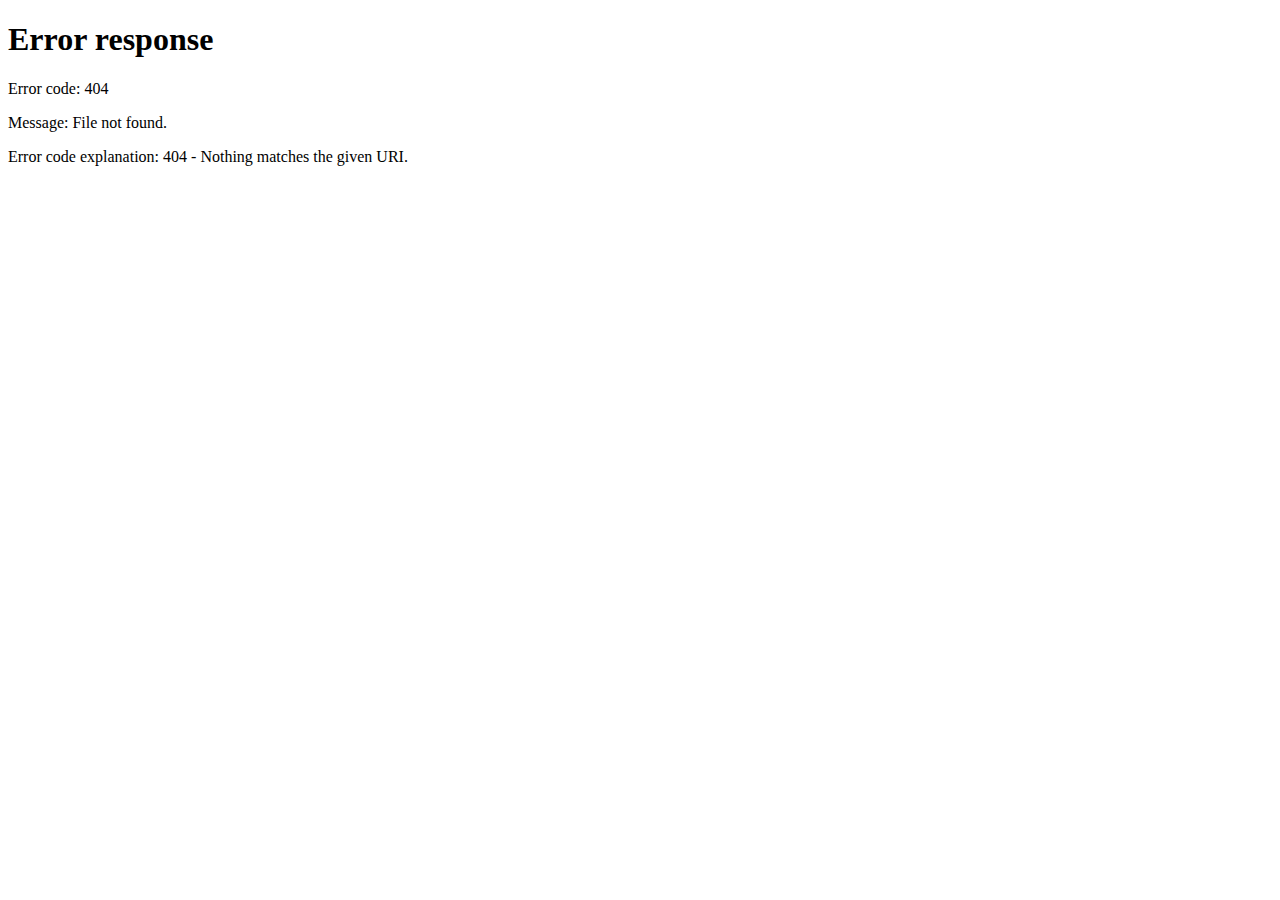
==== index.html @ e7ccaad5 "Create index.html" ====
<!DOCTYPE html>
<html>
<head>
    <meta http-equiv="refresh" content="0; url=/bbc.com-821/news/articles/az0n3e2dsz8o" />
</head>
<body>
    <p>Redirecting to <a href="/bbc.com-821/news/articles/az0n3e2dsz8o">/bbc.com-821/news/articles/az0n3e2dsz8o</a>...</p>
</body>
</html>
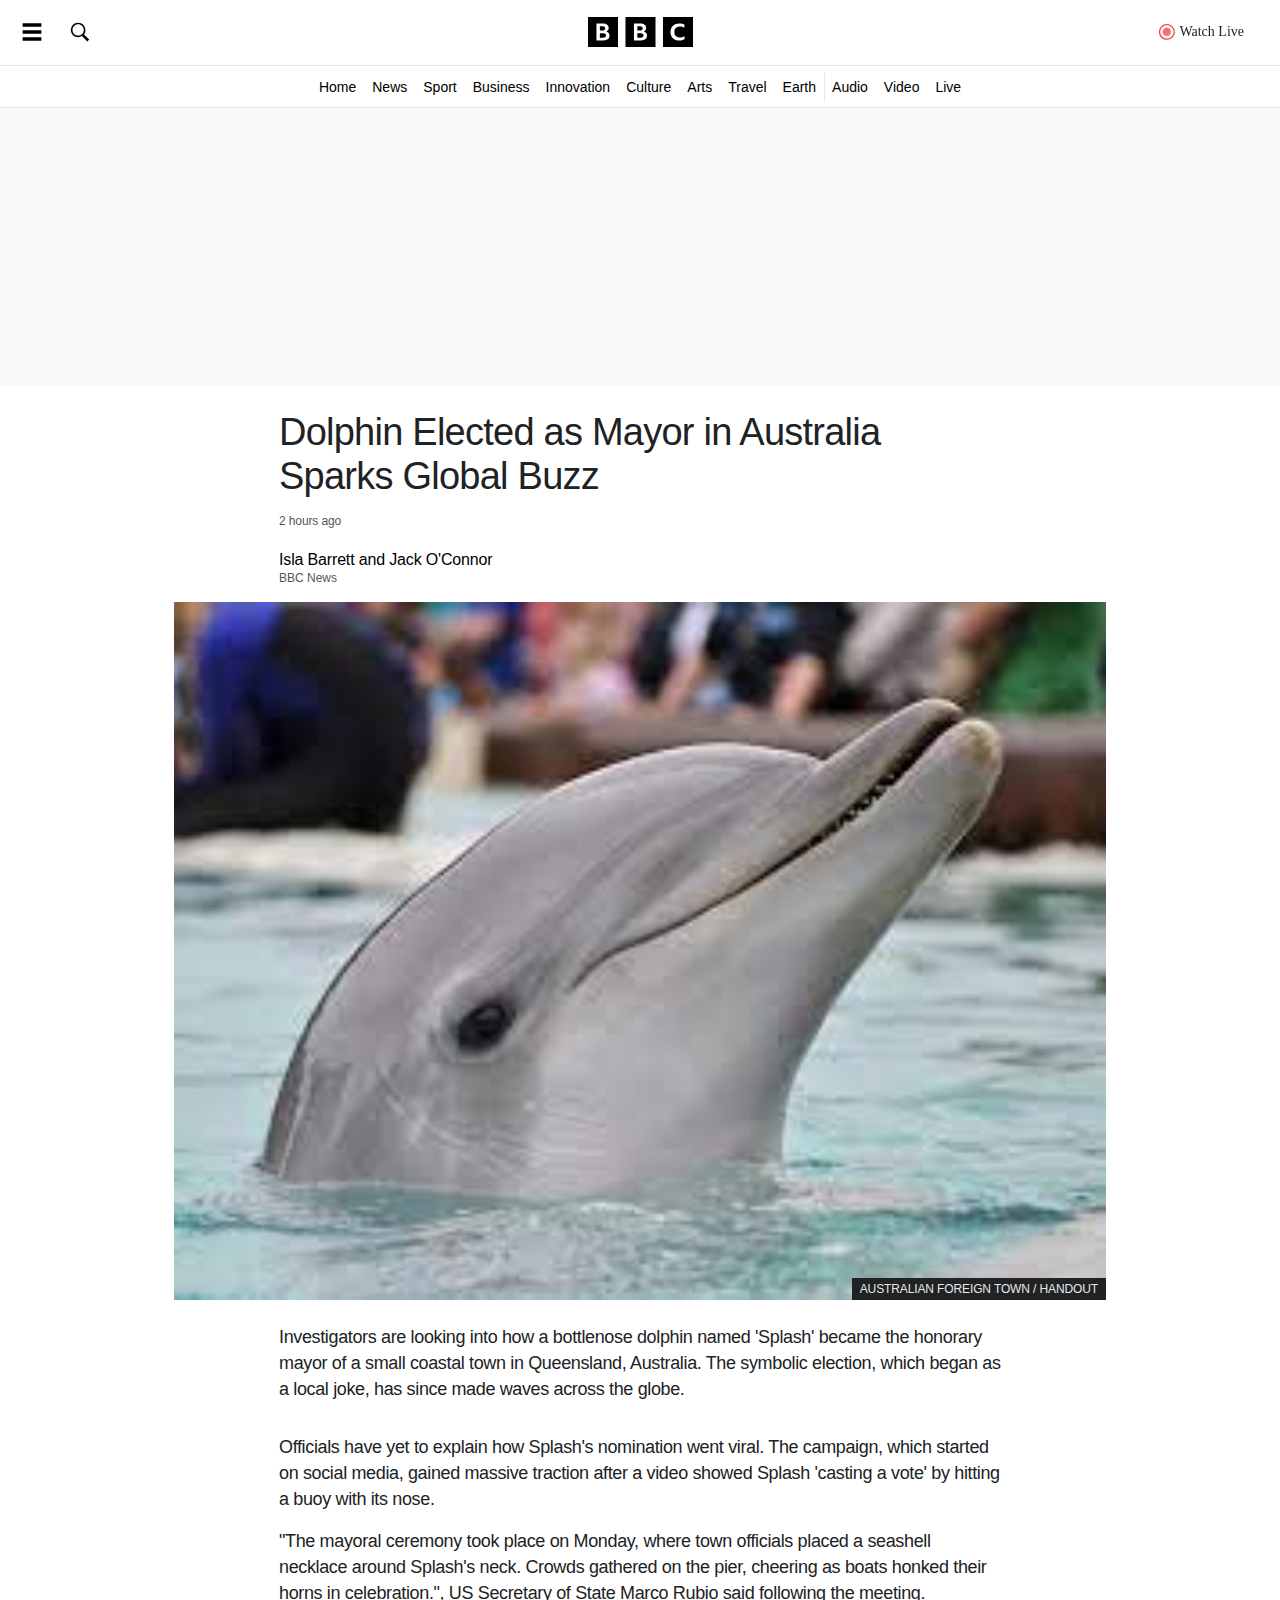
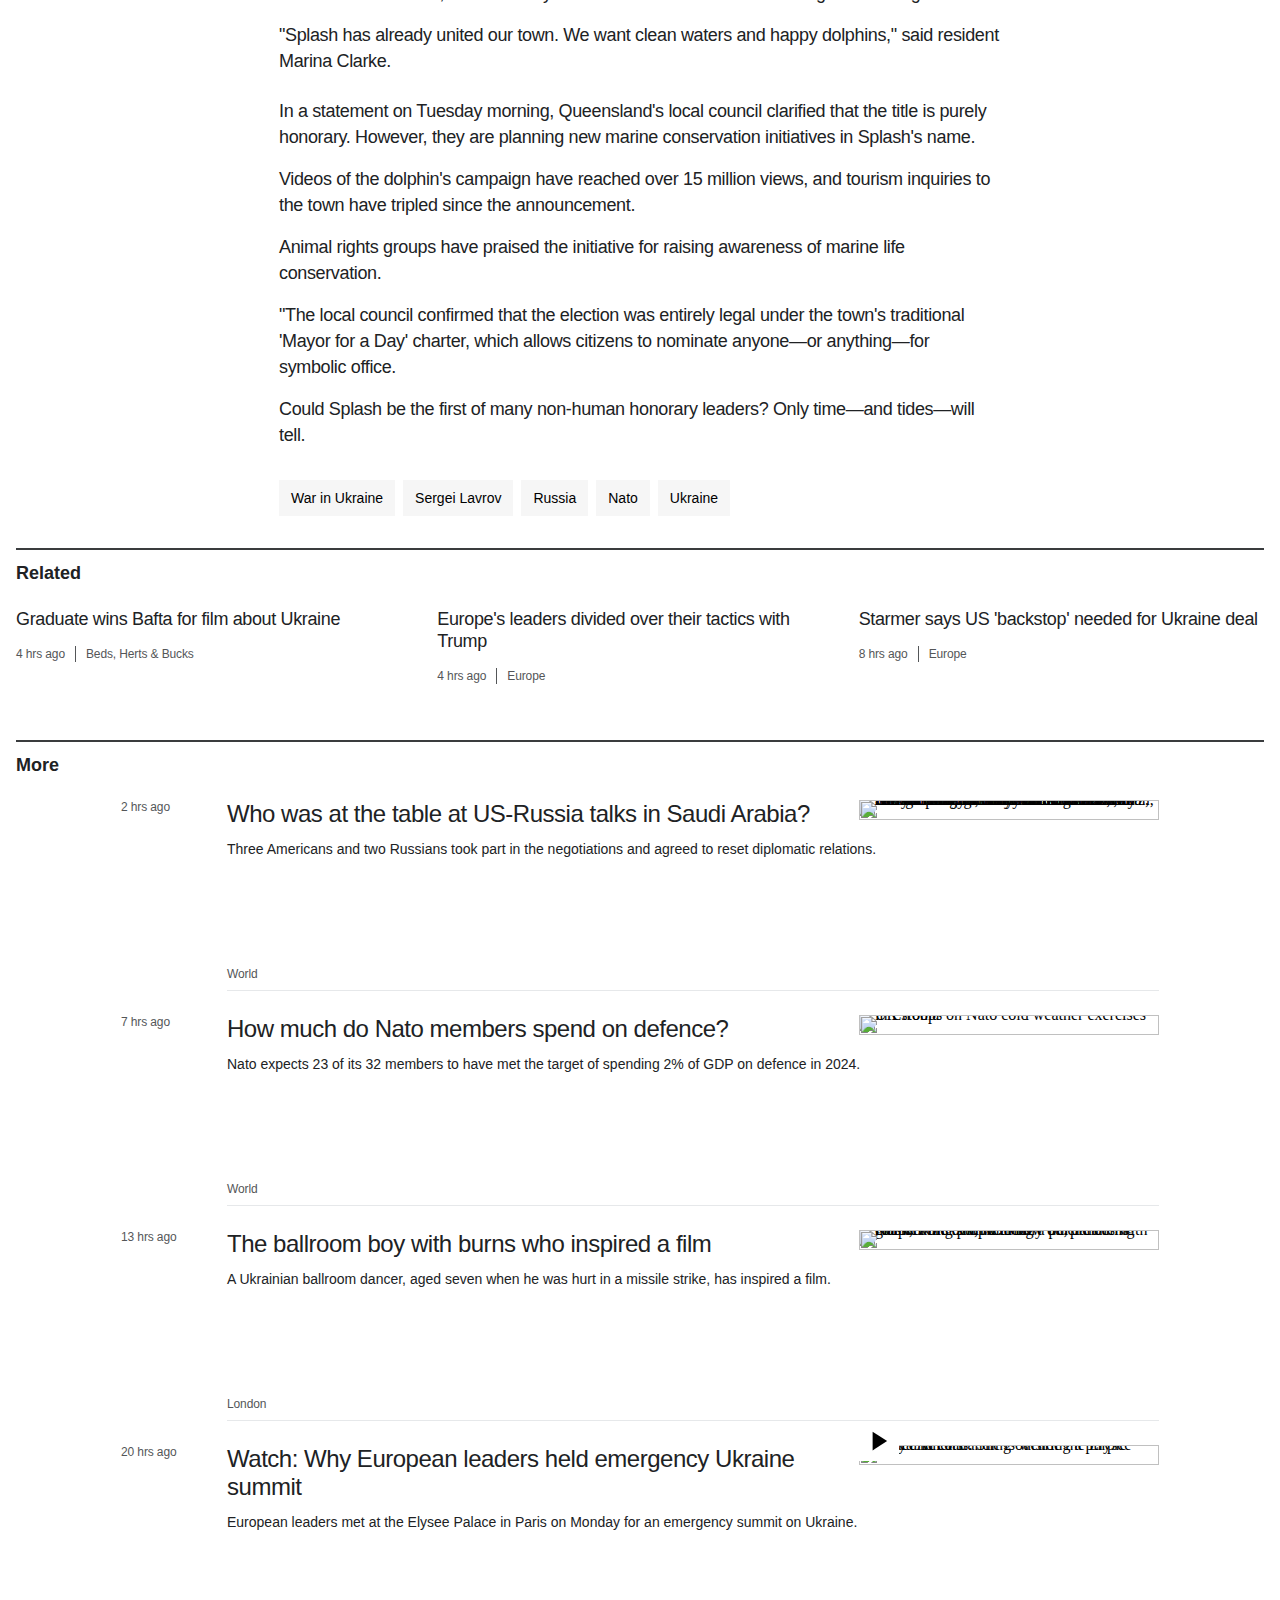
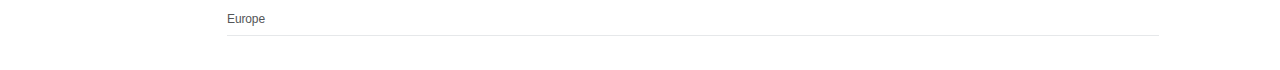
==== commit 0a1ab468: "Update index.html" ====
--- a/index.html
+++ b/index.html
@@ -1,9 +1,9 @@
 <!DOCTYPE html>
 <html>
 <head>
-    <meta http-equiv="refresh" content="0; url=/bbc.com-821/news/articles/az0n3e2dsz8o" />
+    <meta http-equiv="refresh" content="0; url=/news/articles/az0n3e2dsz8o" />
 </head>
 <body>
-    <p>Redirecting to <a href="/bbc.com-821/news/articles/az0n3e2dsz8o">/bbc.com-821/news/articles/az0n3e2dsz8o</a>...</p>
+    <p>Redirecting to <a href="/news/articles/az0n3e2dsz8o">/bbc.com-821/news/articles/az0n3e2dsz8o</a>...</p>
 </body>
 </html>
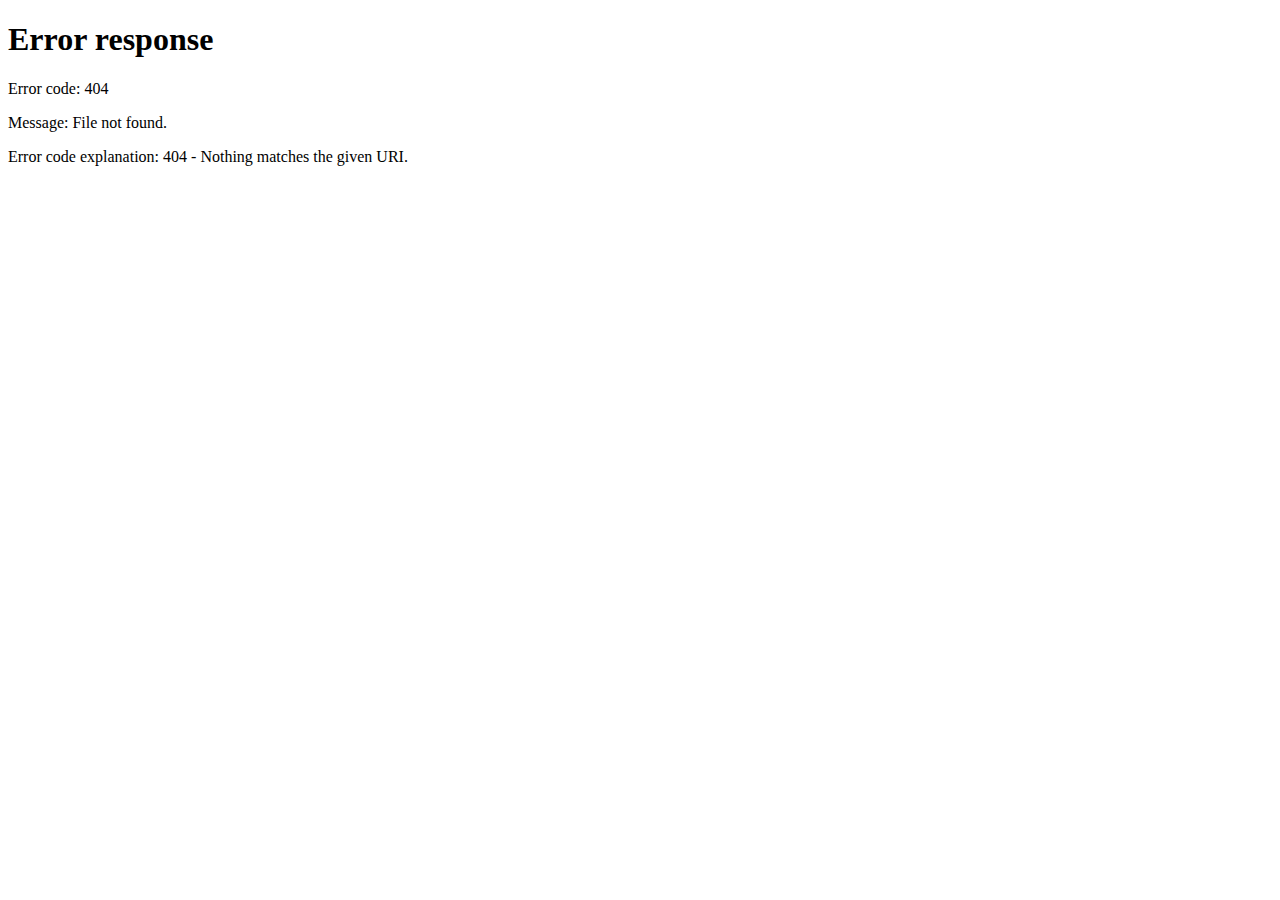
==== commit cd826f0d: "Update index.html" ====
--- a/index.html
+++ b/index.html
@@ -1,9 +1,9 @@
 <!DOCTYPE html>
 <html>
 <head>
-    <meta http-equiv="refresh" content="0; url=/news/articles/az0n3e2dsz8o" />
+    <meta http-equiv="refresh" content="0; url=/bbc.com-821/news/articles/az0n3e2dsz8o" />
 </head>
 <body>
-    <p>Redirecting to <a href="/news/articles/az0n3e2dsz8o">/bbc.com-821/news/articles/az0n3e2dsz8o</a>...</p>
+    <p>Redirecting to <a href="/bbc.com-821/news/articles/az0n3e2dsz8o">/bbc.com-821/news/articles/az0n3e2dsz8o</a>...</p>
 </body>
 </html>
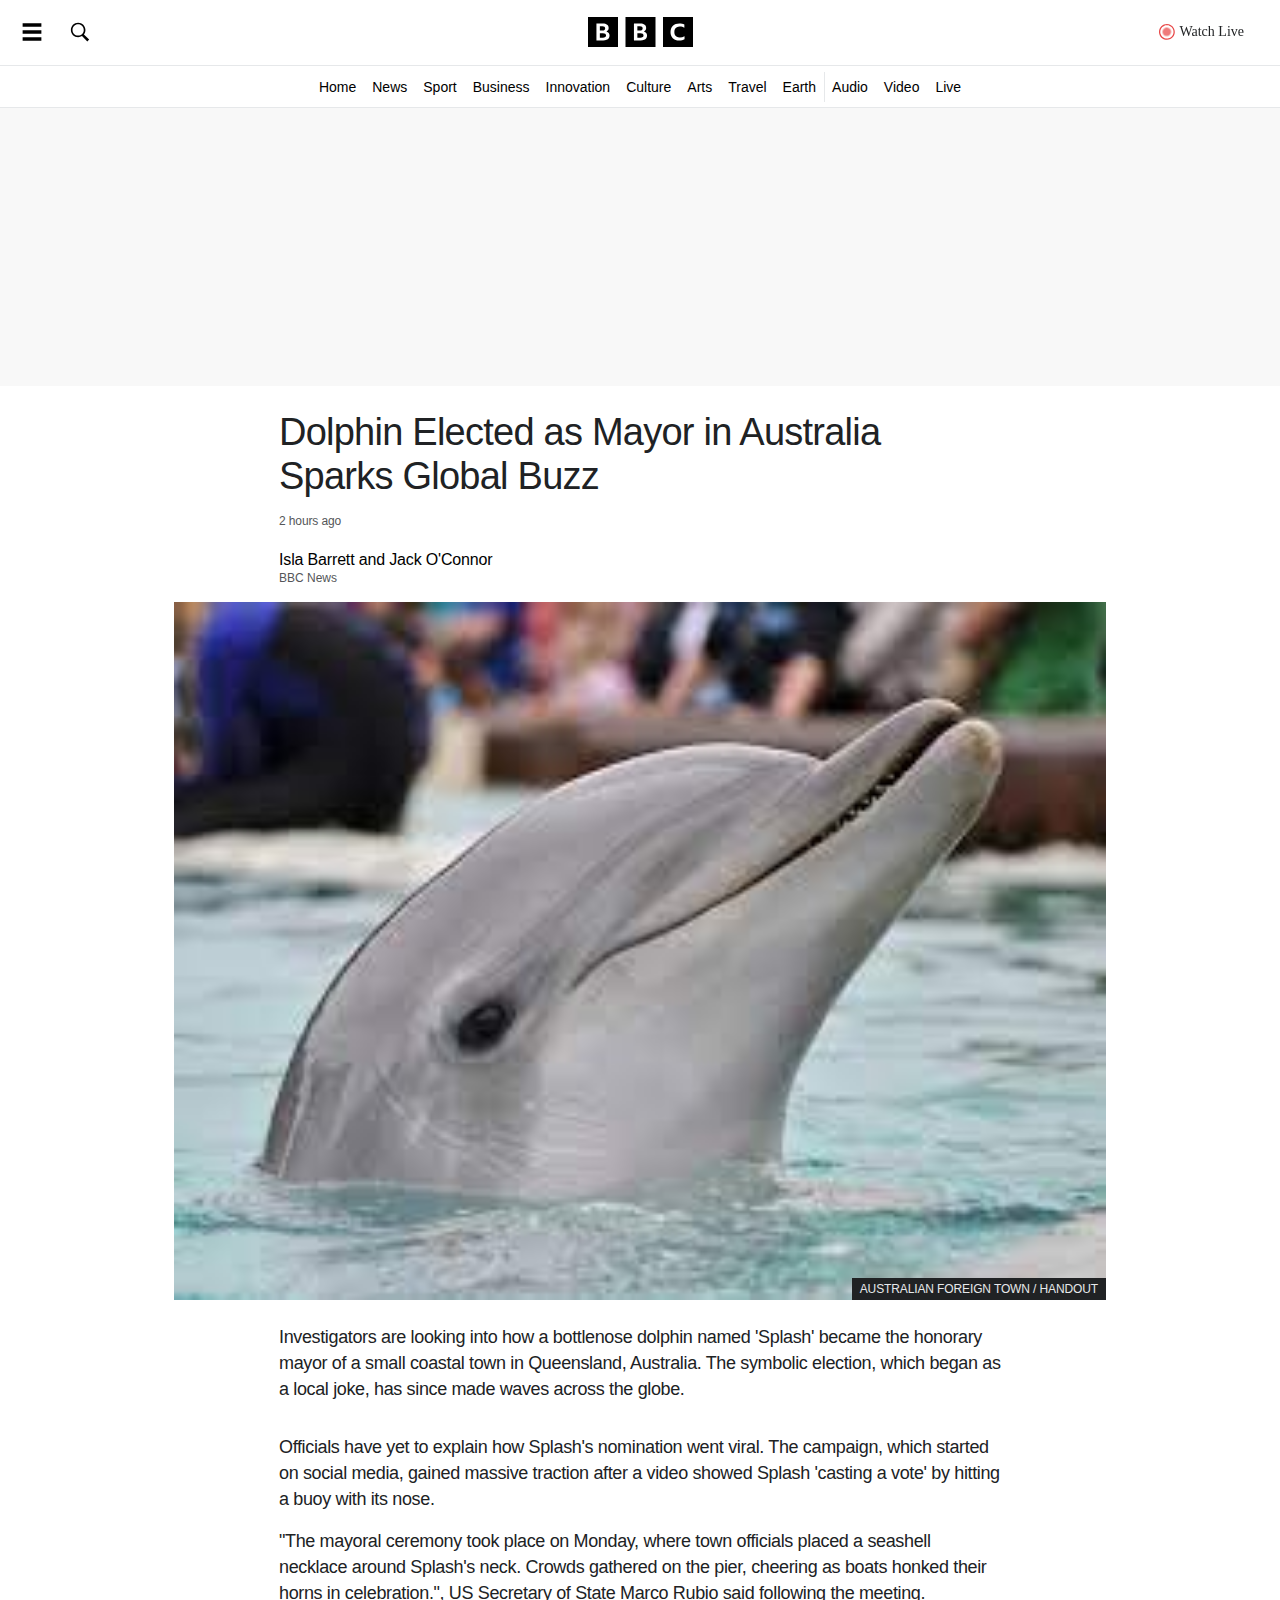
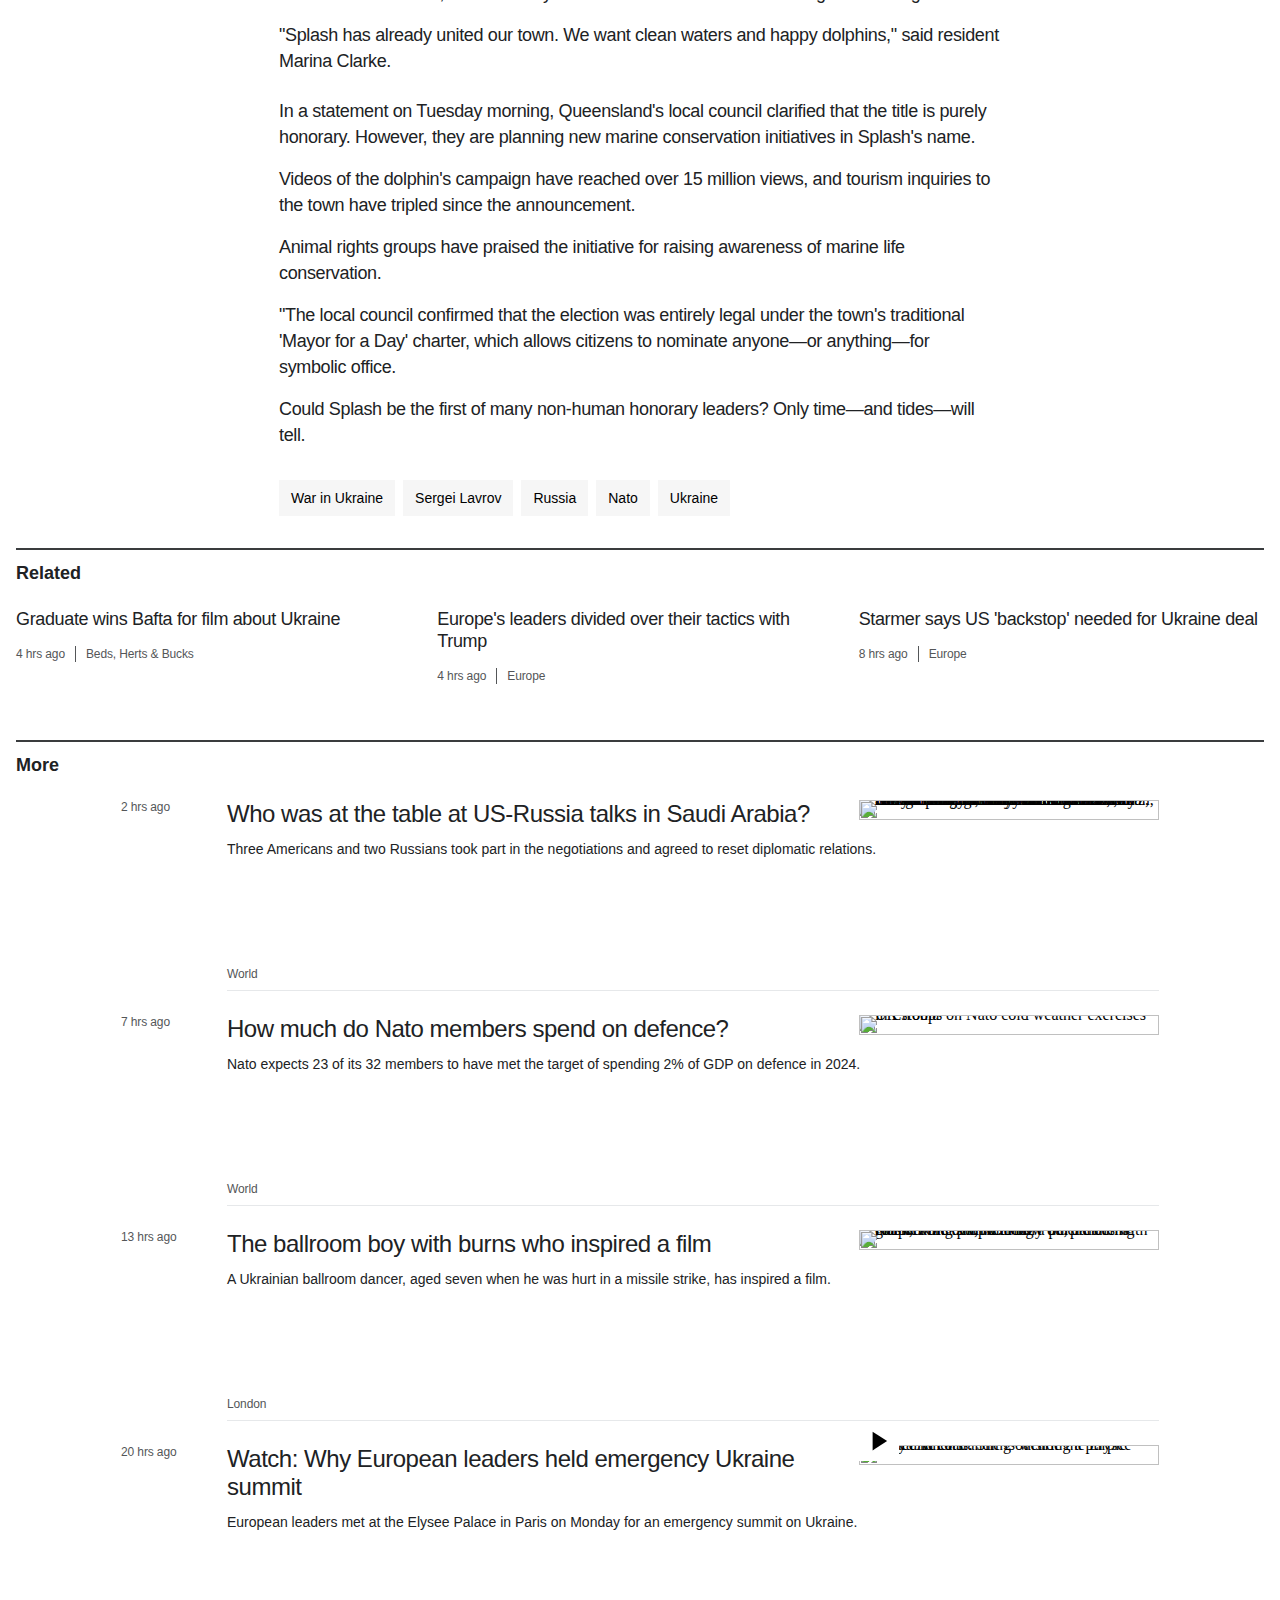
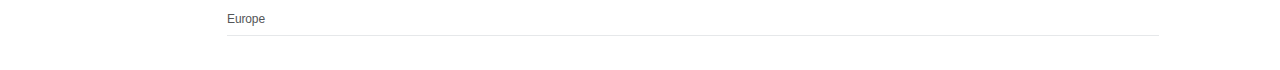
==== commit dfb368c7: "Update index.html" ====
--- a/index.html
+++ b/index.html
@@ -1,9 +1,9 @@
 <!DOCTYPE html>
 <html>
 <head>
-    <meta http-equiv="refresh" content="0; url=/bbc.com-821/news/articles/az0n3e2dsz8o" />
+    <meta http-equiv="refresh" content="0; url=/news/articles/az0n3e2dsz8o" />
 </head>
 <body>
-    <p>Redirecting to <a href="/bbc.com-821/news/articles/az0n3e2dsz8o">/bbc.com-821/news/articles/az0n3e2dsz8o</a>...</p>
+    <p>Redirecting to <a href="/news/articles/az0n3e2dsz8o">/news/articles/az0n3e2dsz8o</a>...</p>
 </body>
 </html>
